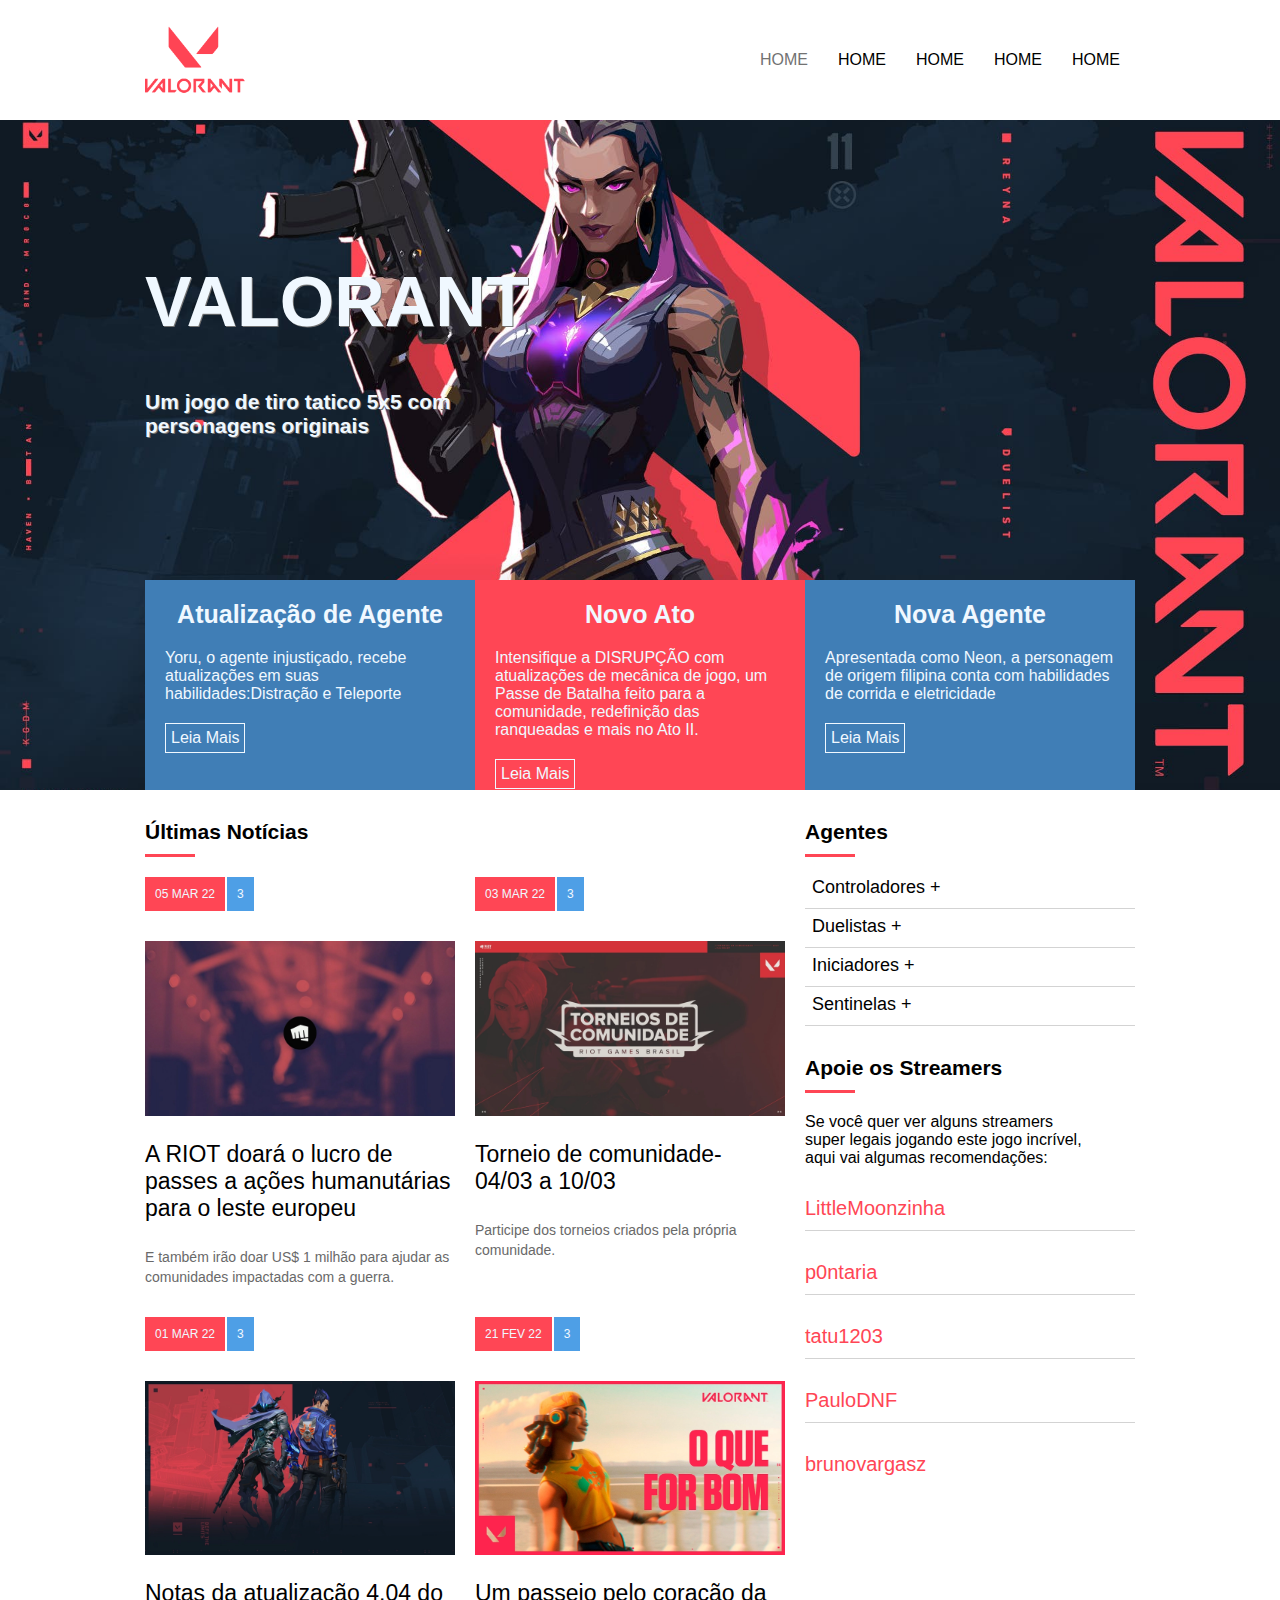
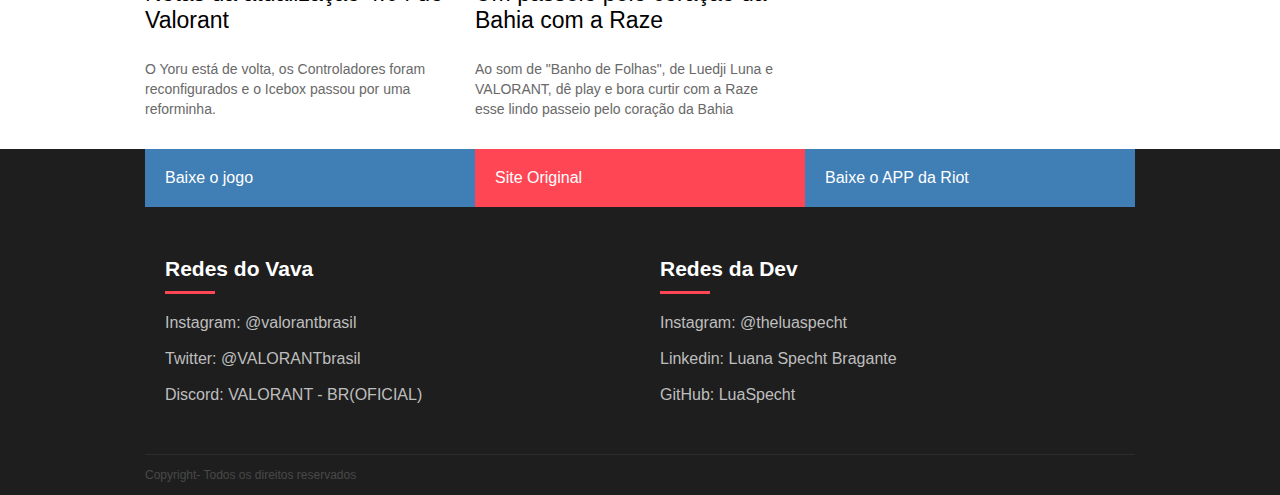
==== projeto/index.html @ c0d77faa "finishing-resposivity" ====
<html>
    <head>
        <meta charset="UTF-8">
        <meta name="viewport" content="widht=device-width,user-scalable=0">
        <title>Valorant</title>
        <link rel="stylesheet" type="text/css" href="assets/css/template.css">
        <meta name="viewport" content="width=device-width, initial-scale=1">
    </head>
    <body>
        <header>

            <div class="container">
                <div class="logo">
                    <a  href=""><img id="vavalogo" src="assets/images/logo.png"/></a>
                </div>
                <div class="menu">
                    <nav>
                        <ul>
                            <li><a href="active">Home</a> </li>
                            <li><a href="">Home</a> </li>
                            <li><a href="">Home</a> </li>
                            <li><a href="">Home</a> </li>
                            <li><a href="">Home</a> </li>
                        </ul>
                    </nav>
                </div>
            </div>
        </header>
        <section class="banner"> 
            
            <div class="container column">
                
                <div class="banner_headline">
                    <h1>VALORANT</h1> <br/>
                    <h2>Um jogo de tiro tatico 5x5 com personagens originais</h2>
                </div>
                <div class="banner_options">
                    <div class="banner1">
                        <div class="banner_title"><strong>Atualização de Agente</strong></div>
                        <div class="banner_desc">Yoru, o agente injustiçado, recebe atualizações em suas habilidades:Distração e Teleporte  </div>
                        <a href="">Leia Mais</a>
                    </div>
                    <div class="banner2">
                        <div class="banner_title"><strong>Novo Ato</strong></div>
                        <div class="banner_desc">Intensifique a DISRUPÇÃO com atualizações de mecânica de jogo, um Passe de Batalha feito para a comunidade, redefinição das ranqueadas e mais no Ato II.</div>
                        <a href="">Leia Mais</a>
                    </div>
                    <div class="banner3">
                        <div class="banner_title"><strong>Nova Agente</strong></div>
                        <div class="banner_desc">Apresentada como Neon, a personagem de origem filipina conta com habilidades de corrida e eletricidade</div>
                        <a href="">Leia Mais</a>
                    </div>
                </div>
            </div>
        </section>
        <section id="geral">
            <div class="container">
                <section>
                    <div class="widget">
                        <div class="widget_title">
                            <div class="widget_title_text">Últimas Notícias </div>
                            <div class="widget_title_bar"></div>
                        </div>
                        <div class="widget_body flex">
                            <article>
                                <a href=""></a>
                                <div class="news_data">
                                    <diV class="news_posted_at">05 MAR 22</diV>
                                    <div class="news_comments">3</div>
                                </div>
                                <div class="news_thumb">
                                    <img src="assets/images/riot.jpg"/>
                                </div>
                                <div class="news_title">A RIOT doará o lucro de passes a ações humanutárias para o leste europeu</div>
                                <div class="news_resume">E também irão doar US$ 1 milhão para ajudar as comunidades impactadas com a guerra.</div>
                            </article>
                            
                            <article>
                                <a href=""></a>
                                <div class="news_data">
                                    <diV class="news_posted_at">03 MAR 22</diV>
                                    <div class="news_comments">3</div>
                                </div>
                                <div class="news_thumb">
                                    <img src="assets/images/torneio.jpg"/>
                                </div>
                                <div class="news_title">Torneio de comunidade- 04/03 a 10/03</div>
                                <div class="news_resume">Participe dos torneios criados pela própria comunidade.</div>
                            </article>
                            <article>
                                <a href=""></a>
                                <div class="news_data">
                                    <diV class="news_posted_at">01 MAR 22</diV>
                                    <div class="news_comments">3</div>
                                </div>
                                <div class="news_thumb">
                                    <img src="assets/images/yoru.jpg"/>
                                </div>
                                <div class="news_title">Notas da atualização 4.04 do Valorant</div>
                                <div class="news_resume">O Yoru está de volta, os Controladores foram reconfigurados e o Icebox passou por uma reforminha.</div>
                            </article>
                            <article>
                                <a href=""/>
                                <div class="news_data">
                                    <diV class="news_posted_at">21 FEV 22</diV>
                                    <div class="news_comments">3</div>
                                </div>
                                <div class="news_thumb">
                                    <img src="assets/images/raze.jpg"/>
                                </div>
                                <div class="news_title">Um passeio pelo coração da Bahia com a Raze</div>
                                <div class="news_resume">Ao som de "Banho de Folhas", de Luedji Luna e VALORANT, dê play e bora curtir com a Raze esse lindo passeio pelo coração da Bahia</div>
                            </article>
                        </div>
                </section>
                <aside>
                    
                    <div class="widget">
                        <div class="widget_title">
                            <div class="widget_title_text">Agentes </div>
                            <div class="widget_title_bar"></div>
                        </div>
                        <div class="widget_body">
                            <div class="agents">Controladores +</div>
                            <div class="agents_underbar"></div>
                            <div class="agents">Duelistas +</div>
                            <div class="agents_underbar"></div>
                            <div class="agents">Iniciadores +</div>
                            <div class="agents_underbar"></div>
                            <div class="agents">Sentinelas +</div>
                            <div class="agents_underbar"></div>
                        </div>
                    </div>
                    <div class="widget">
                        <div class="widget_title">
                            <div class="widget_title_text">Apoie os Streamers </div>
                            <div class="widget_title_bar"></div>
                        </div>
                        <div class="widget_body">
                            Se você quer ver alguns streamers<br> super legais jogando este jogo incrível,<br> aqui vai algumas recomendações:
                            <div class="streamers"><a href="https://twitch.tv/littlemoonzinha" target="_blank">LittleMoonzinha</a></div>
                            <div class="agents_underbar"></div>
                            <div class="streamers"><a href="https://twitch.tv/p0ntaria" target="_blank">p0ntaria</a></div>
                            <div class="agents_underbar"></div>
                            <div class="streamers"><a href="https://twitch.tv/tatu1203" target="_blank">tatu1203</a></div>
                            <div class="agents_underbar"></div>
                            <div class="streamers"><a href="https://twitch.tv/paulodnf" target="_blank">PauloDNF</a></div>
                            <div class="agents_underbar"></div>
                            <div class="streamers"><a href="https://twitch.tv/brunovargasz" target="_blank">brunovargasz</a></div>
                        </div>
                    </div>
                    
                </aside>
            </div>
        </section>
        <footer>
            <div class="container flexColumn">
                <div class="footer_menu">
                    <div class="fm_1">
                        <a href="https://playvalorant.com/pt-br/download/" target="blank">Baixe o jogo</a>
                    </div>
                    <div class="fm_2">
                        <a href="https://playvalorant.com/pt-br/" target="blank">Site Original</a>
                    </div>
                    <div class="fm_3">
                        <a href="https://play.google.com/store/apps/details?id=com.riotgames.mobile.leagueconnect&referrer=singular_click_id%3D21b7fb62-1eea-4a30-8937-e903c8dead2d" target="blank">Baixe o APP da Riot</a>
                    </div>
                </div>
                <div class="footer_area">
                    <div class="footer_areaitem">
                        <div class="widget footer_color">
                            <div class="widget_title">
                                <div class="widget_title_text ">Redes do Vava </div>
                                <div class="widget_title_bar"></div>
                            </div>
                            <div class="widget_body" style="color: rgb(190, 190, 190);">
                                Instagram: <a href="https://www.instagram.com/valorantbrasil/" target="blank">@valorantbrasil</a>
                                <br><br>
                                Twitter: <a href="https://twitter.com/valorantbrasil" target="blank">@VALORANTbrasil</a>
                                <br><br>
                                Discord: <a href="https://discord.com/invite/valorant-br" target="blank">VALORANT - BR(OFICIAL)</a>
                            </div>
                        </div>
                    </div>
                    <div class="footer_areaitem">
                        <div class="widget footer_color">
                            <div class="widget_title">
                                <div class="widget_title_text">Redes da Dev </div>
                                <div class="widget_title_bar"></div>
                            </div>
                            <div class="widget_body" style="color: rgb(190, 190, 190);">
                                Instagram: <a href="https://www.instagram.com/theluaspecht/" target="blank">@theluaspecht</a><br><br>
                                Linkedin: <a href="https://www.linkedin.com/in/luana-specht-bragante-3a198b115/ target="blank">Luana Specht Bragante</a><br><br>
                                GitHub: <a href="https://github.com/LuaSpecht" target="blank">LuaSpecht</a>
                            </div>
                        </div>
                    </div>
                </div>
                <div class="footer_copy" style="color:rgb(73, 73, 73)">
                    Copyright- Todos os direitos reservados
                </div>

            </div>
        </footer>
    </body>
</html>
---- projeto/assets/css/template.css ----
*{
    font-family: Arial, Helvetica, sans-serif;
    text-decoration: none;
}
body{
    margin:0;
    padding:0;
    
}

header{
    display:flex;
    justify-content:center;
    height: 120px;
}

section {
    display: flex;
    justify-content: center;
}

a:visited{
    color:black
}

.container {
    display: flex;
    width: 990px;
    justify-content: space-between;
    
}

#vavalogo{
    width: 100px;
}
.logo{
    display: flex;
    align-items: center;
    
}

.menu{
    display: flex;
    align-items: center;
    
}
nav ul,
nav li {
    list-style: none;
    margin: 0;
    padding:0;

}

nav ul{
    display: flex;
}

nav a{
    display: block;
    padding:15px;
    text-decoration: none;
    text-transform: uppercase;
    color:#727272
}

nav .active a,
nav a:hover {
    background-color:#ff4655;
    color:whitesmoke
}

.banner {
    display:flex;
    justify-content: center;
    background-color:red;
    background-image:url('../images/img1.jpg');
    background-position: center;
    background-size: cover;
    height: 670px;
    
}

.column{
    flex-direction: column;
}

.banner_headline{
    flex:1;
    display: flex;
    color:aliceblue;
    flex-direction: column;
    justify-content: center;
    
}
.banner_headline h1{
    font-size: 70px;
    text-shadow: 1px 1px 0px #727272;
    max-width: 350px;
    margin: 0px;
    padding:0px;

}

.banner_headline h2{
    font-size: 21px;
    margin: 0px;
    padding:0px;
    text-shadow: 1px 1px 0px #727272;
    max-width: 350px;
    margin-top:30px;

}

.banner_options{
    height: 210px;
    display: flex;
}

.banner1, .banner2, .banner3{
    flex:1;
    color: aliceblue;
    padding: 20px;
    }
.banner1{
    background-color:#407eb6 ;
}
.banner2{
    background-color:#ff4655 ;
}
.banner3{
    background-color: #407eb6;
}
.banner_title{
    display: flex;
    justify-content: center;
    font-size: 25px;
    
}
.banner_desc{
    font-size: 16px;
    margin-top: 20px;
    margin-bottom: 20px;
}
.banner_options a{
    text-decoration: none;
    color: aliceblue;
    border:1px solid aliceblue;
    display: inline-block;
    padding:5px;
}
.widget{
    text-decoration: none;
}

#geral{
    display:flex;
    justify-content: center;

}

#geral section{
    flex:2;
}

#geral aside{
    flex:1;
}
aside{
    display:flex;
    flex-direction: column;
    color:rgb(145, 145, 145)
}
aside .agents{
    flex:2;
    margin: 7px;
    font-size: 18px;
    ;
}
aside .agents_underbar{
    width: 100%;
    height: 1px;
    background-color: lightgray;
    margin-top: 10px;
    
}
aside .streamers{
    margin-top: 30px;
    font-size: 20px;
    
}
aside .streamers a{
    color:#ff4655;

}

.widget{
    text-decoration: none;
}
.widget_title{
    margin-top: 30px;
    margin-bottom: 20px;
    
}

.widget_title_text{
    color: black;
    font-size:21px;
    font-weight:bold;

}
.widget_title_bar{
    width: 50px;
    height: 3px;
    background-color: #ff4655;
    margin-top: 10px;
}
.widget_body{
    flex-wrap: wrap;
}
.flex {
    display: flex;
    flex-wrap: wrap;

}
article{
    flex:1;
    min-width: 300px;
    margin-right: 20px;
}

article a{
    text-decoration: none;
}
article .news_data {
    display:flex;
}
article .news_posted_at{
    font-size:12px;
    background-color: #ff4655;
    color: aliceblue;
    padding:10px;
    margin-right: 2px;

}
article .news_comments{
    font-size:12px;
    background-color: #4e9fe6;
    color: aliceblue;
    padding:10px;
}
article .news_thumb{
    margin-top:30px ;
}

article .news_thumb img{
    width: 100%;
    height:auto;
    
}

article .news_title {
    margin-top: 25px;
    margin-bottom: 25px;
    font-size: 23px;
    color:black;

}
article .news_resume{
    color:dimgray;
    line-height:20px;
    font-size:14px;
    margin-bottom: 30px;
}
footer{
    display: flex;
    width: 100%;
    background-color:#1e1e1e;
    align-items: center;
    flex-direction: column;
    margin: 0px;

}
.footer_menu{
    display: flex;
    flex:1;
}
.fm_1, .fm_2, .fm_3{
    flex: 1;
    padding: 20px;
    color: aliceblue;
       
}
.fm_1{ 
    background-color: #407eb6 ;
}
.fm_2{
    background-color:#ff4655 ;
}
.fm_3{
    background-color: #407eb6;
}
.fm_1 a, .fm_2 a, .fm_3 a{
    text-decoration: none;
    color: white;
}
.footer_area {
    display: flex;
    flex:1;
    
}
.footer_area a{
    color: rgb(190, 190, 190);
}
.flexColumn {
    flex-direction: column;
}
  
.footer_areaitem {
    flex:1;
    color: #FFFFFF;
    padding: 20px;
    

}
footer .widget_title_text{
    color: white;
}

.footer_copy{
    border-top: 1px solid #2c2c2c;
    height:40px;
    line-height:40px;
    color:#5c5c5c;
    font-size: 12px;
    margin-top: 30px;
}
@media (max-width:600px){

    .banner_headline{
        padding: 20px;
    } 
    .banner_headline h1{
         font-size: 55px;
     }
     .banner_headline h2{
         font-size:17px;
     }
     .banner_options{
         height: auto;
         flex-direction: column;
     }
     .container{
         flex-direction: column;
     }
     #geral section, aside{
         padding: 20px;
     }
     .footer_menu{
        flex-direction:column;
        
        justify-content: center;
        align-items: center;
    }
     .footer_area{
         flex-direction: column;
         padding: 20px;
         justify-content: center;
         align-items: center

     }
     .fotter_copy{
         padding: 20px;
         justify-content: center;
         align-items: center
     }

}
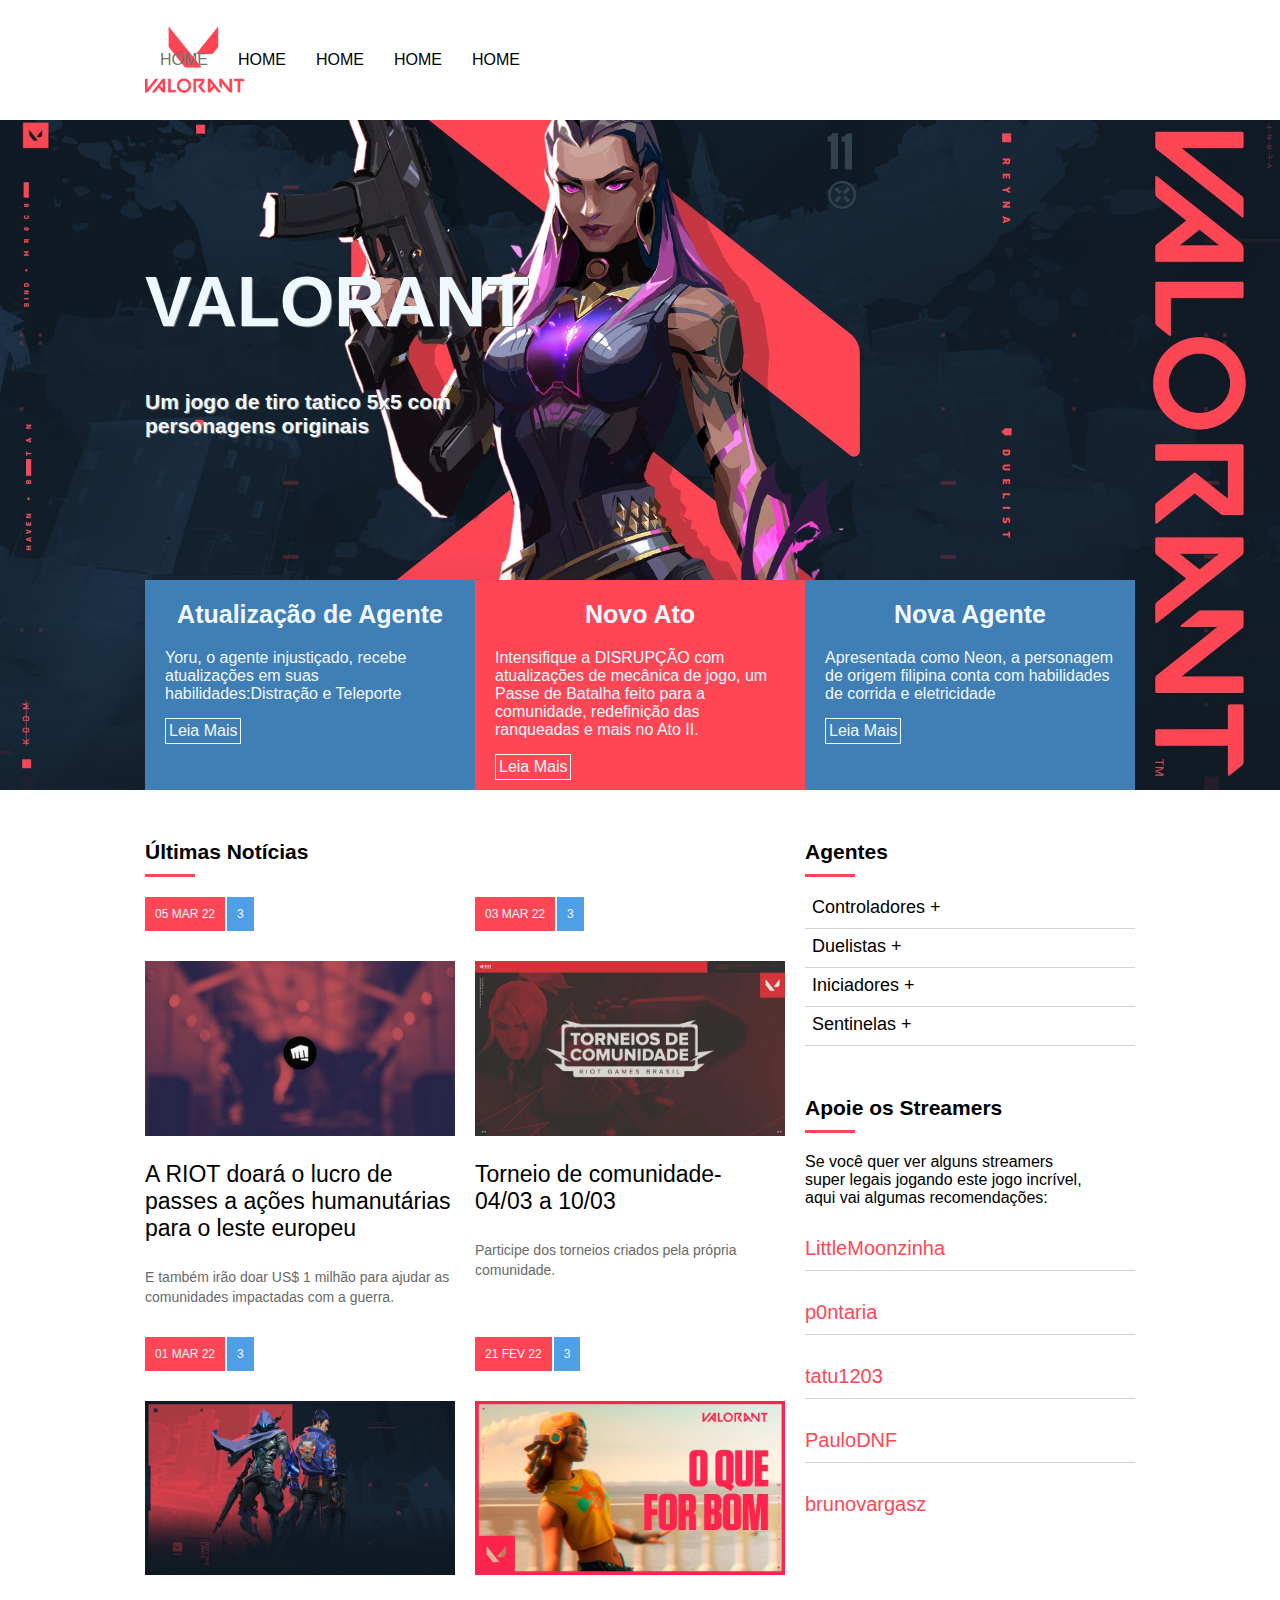
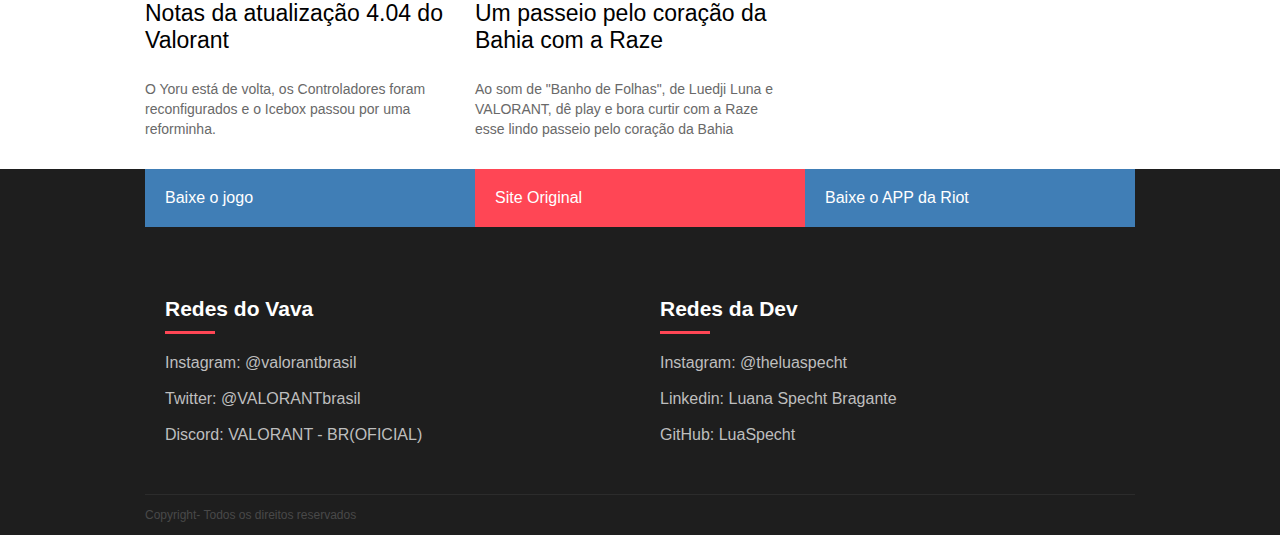
==== commit 40889046: "fix-aside-unecessary-bar" ====
--- a/projeto/index.html
+++ b/projeto/index.html
@@ -8,21 +8,27 @@
     </head>
     <body>
         <header>
-
             <div class="container">
-                <div class="logo">
-                    <a  href=""><img id="vavalogo" src="assets/images/logo.png"/></a>
-                </div>
-                <div class="menu">
-                    <nav>
-                        <ul>
-                            <li><a href="active">Home</a> </li>
-                            <li><a href="">Home</a> </li>
-                            <li><a href="">Home</a> </li>
-                            <li><a href="">Home</a> </li>
-                            <li><a href="">Home</a> </li>
-                        </ul>
-                    </nav>
+                <div class="container_logomenu">
+                    <div class="logo">
+                        <a  href=""><img id="vavalogo" src="assets/images/logo.png"/></a>
+                    </div>
+                    <div class="menu">
+                        <nav>
+                            <div class="menuMobile">
+                                <div class="mm_line"></div>
+                                <div class="mm_line"></div>
+                                <div class="mm_line"></div>
+                            </div>
+                            <ul>
+                                <li><a href="active">Home</a> </li>
+                                <li><a href="">Home</a> </li>
+                                <li><a href="">Home</a> </li>
+                                <li><a href="">Home</a> </li>
+                                <li><a href="">Home</a> </li>
+                            </ul>
+                        </nav>
+                    </div>
                 </div>
             </div>
         </header>
--- a/projeto/assets/css/template.css
+++ b/projeto/assets/css/template.css
@@ -36,7 +36,7 @@
 .logo{
     display: flex;
     align-items: center;
-    
+    width: 0px;
 }
 
 .menu{
@@ -74,7 +74,7 @@
     display:flex;
     justify-content: center;
     background-color:red;
-    background-image:url('../images/img1.jpg');
+    background-image:url('../images/img1.jpg') ;
     background-position: center;
     background-size: cover;
     height: 670px;
@@ -140,14 +140,15 @@
 .banner_desc{
     font-size: 16px;
     margin-top: 20px;
-    margin-bottom: 20px;
+    margin-bottom: 15px;
 }
 .banner_options a{
     text-decoration: none;
     color: aliceblue;
     border:1px solid aliceblue;
     display: inline-block;
-    padding:5px;
+    padding:3px;
+    ;
 }
 .widget{
     text-decoration: none;
@@ -207,6 +208,7 @@
     color: black;
     font-size:21px;
     font-weight:bold;
+    margin-top: 50px;
 
 }
 .widget_title_bar{
@@ -335,6 +337,24 @@
     font-size: 12px;
     margin-top: 30px;
 }
+.menuMobile{
+    display: none;
+    width: 40px;
+    height: 40px;
+    margin-top: 40px;
+    margin-bottom: 40px;
+    margin-right: 20px;
+   
+}
+.mm_line{
+    height:3px;
+    background-color: #ff4655;
+}
+.container_logomenu{
+    display: flex;
+    flex-direction: row;
+
+}
 @media (max-width:600px){
 
     .banner_headline{
@@ -352,13 +372,13 @@
      }
      .container{
          flex-direction: column;
+         width: auto;
      }
      #geral section, aside{
          padding: 20px;
      }
      .footer_menu{
         flex-direction:column;
-        
         justify-content: center;
         align-items: center;
     }
@@ -367,12 +387,35 @@
          padding: 20px;
          justify-content: center;
          align-items: center
-
      }
      .fotter_copy{
          padding: 20px;
          justify-content: center;
          align-items: center
      }
-
+     header .container{
+         flex-direction: row;
+     }
+     nav ul{
+         flex-direction: column;
+         display:none;
+     }
+     header{
+         height: auto;
+     }
+     .logo{
+         padding: 20px;
+     }
+     .menuMobile{
+         display: flex;
+         flex-direction: column;
+         justify-content: space-around;
+        
+     }
+     .container_logomenu{
+         width: auto;
+     }
+     nav{
+         width: 300px;
+     }
 }